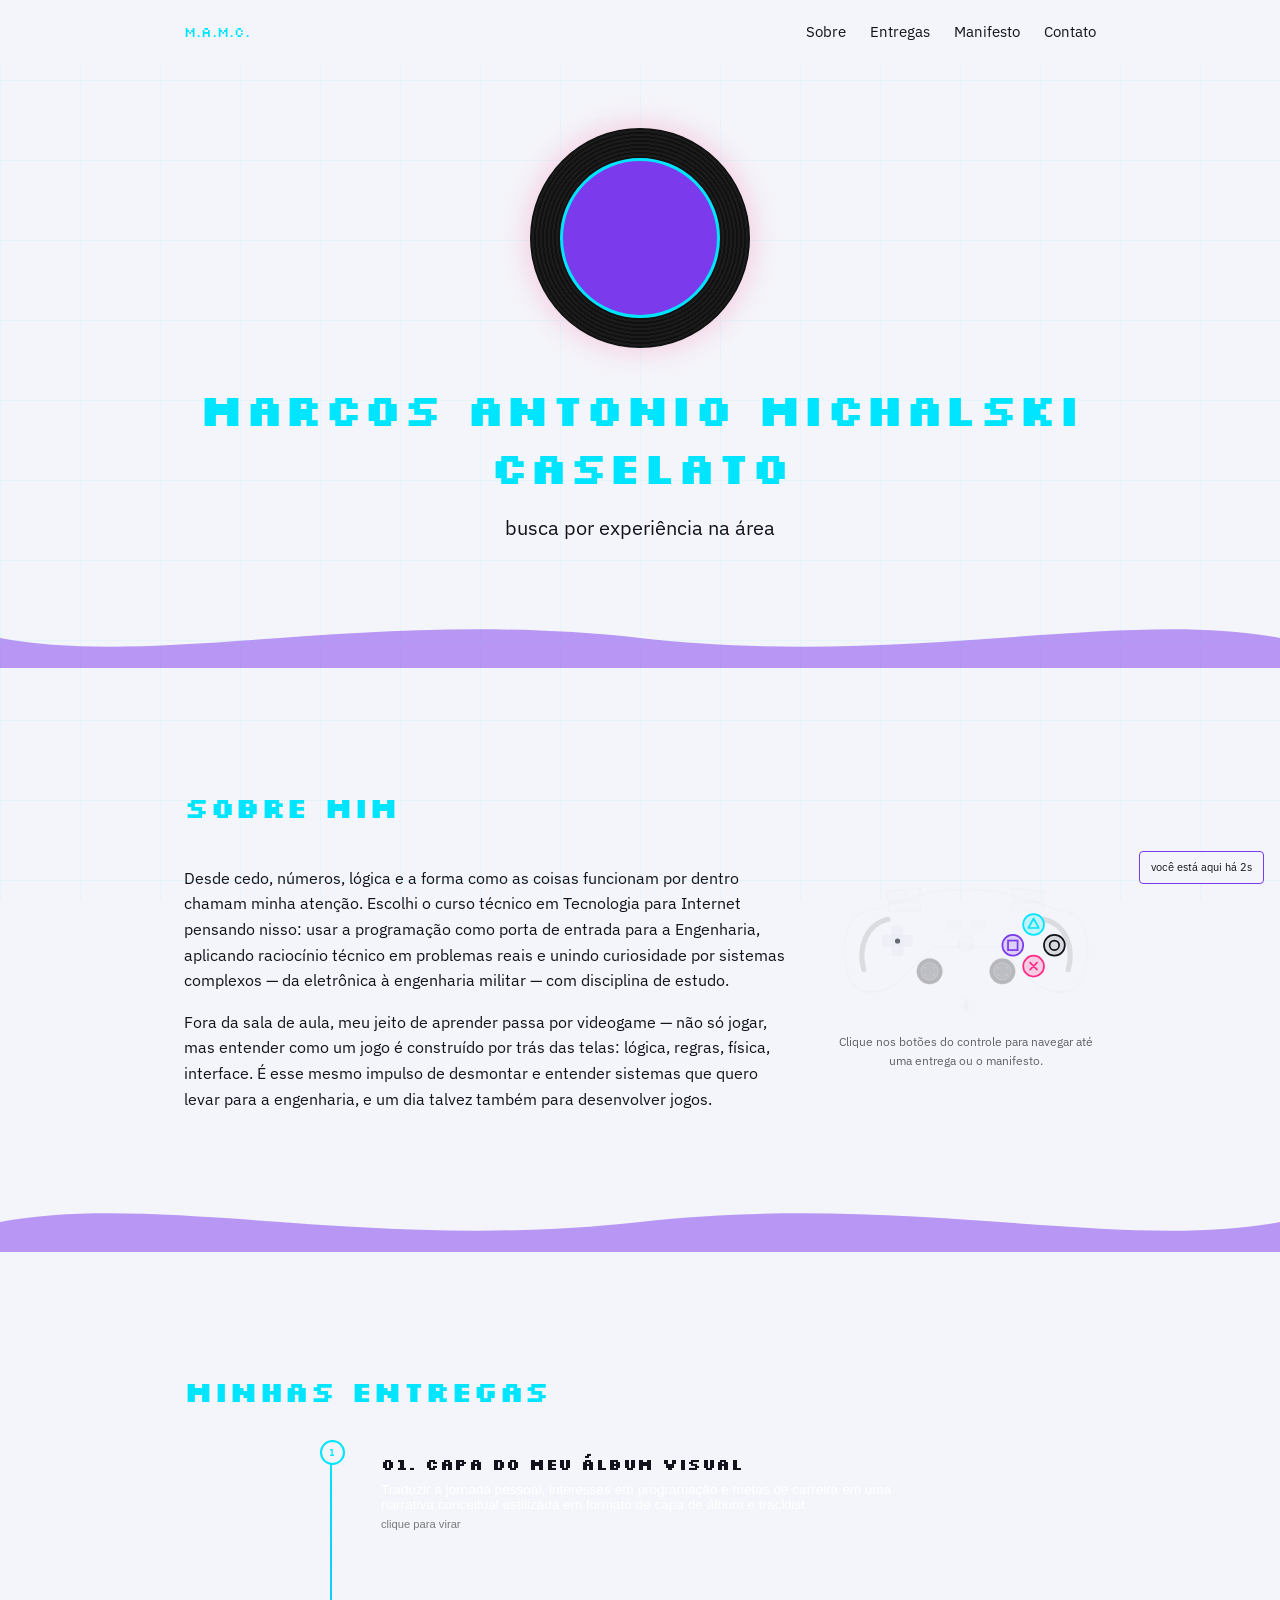
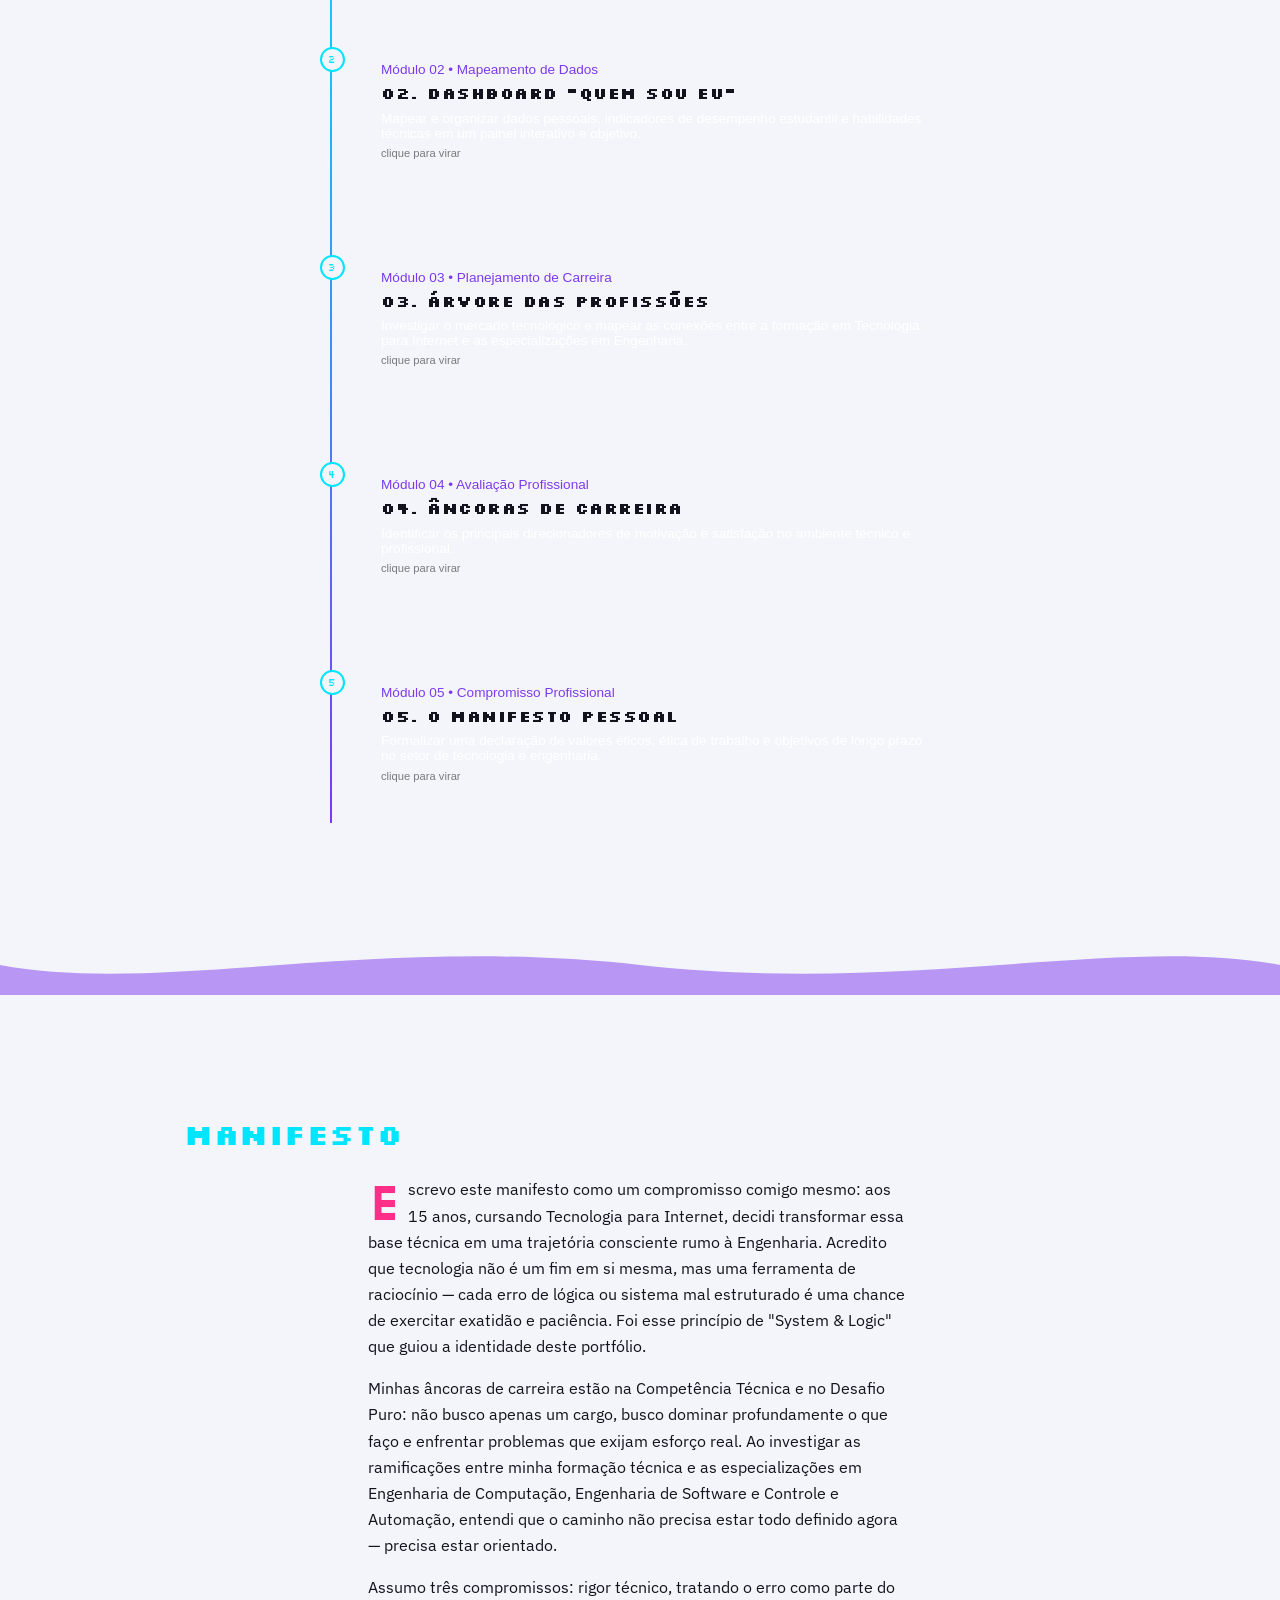
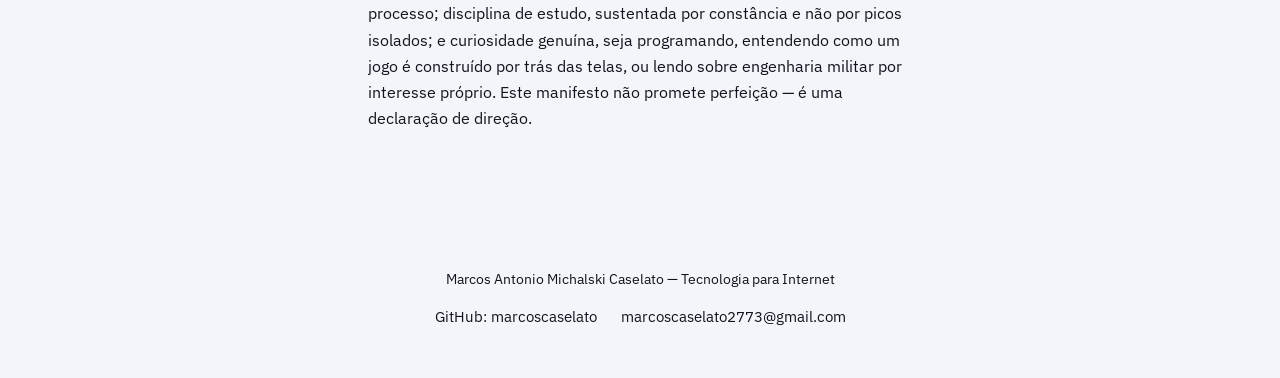
==== index.html @ 40e3fdb1 "Add files via upload" ====
<!DOCTYPE html>
<html lang="pt-BR">
<head>
<meta charset="UTF-8">
<meta name="viewport" content="width=device-width, initial-scale=1.0">
<title>Marcos Antonio Michalski Caselato — Portfólio</title>
<meta name="description" content="Portfólio pessoal de Marcos Antonio Michalski Caselato, aluno de Tecnologia para Internet.">

<!-- Fontes do Google Fonts: Silkscreen (títulos, estilo pixel art) e IBM Plex Sans (texto) -->
<link rel="preconnect" href="https://fonts.googleapis.com">
<link rel="preconnect" href="https://fonts.gstatic.com" crossorigin>
<link href="https://fonts.googleapis.com/css2?family=Silkscreen:wght@400;700&family=IBM+Plex+Sans:wght@400;500;600&display=swap" rel="stylesheet">

<style>
  /* ============================================================
     VARIÁVEIS DE COR (paleta "Neon Noturno")
     Definidas em :root para serem reutilizadas em toda a página.
     A variação clara é derivada automaticamente da mesma paleta
     quando o sistema do usuário está em modo claro.
     ============================================================ */
  :root {
    --cor-fundo: #0D0F1A;
    --cor-texto: #E6E8F2;
    --cor-primaria: #00E5FF;   /* ciano neon */
    --cor-secundaria: #7C3AED; /* roxo neon */
    --cor-destaque: #FF2E88;   /* rosa neon */

    --fonte-titulo: 'Silkscreen', monospace;
    --fonte-texto: 'IBM Plex Sans', sans-serif;

    --duracao-transicao: 0.5s;
    --altura-nav: 64px;
  }

  /* O usuário pediu "segue o tema do celular/computador".
     Como a paleta escolhida foi feita para tema escuro, aqui
     derivamos uma versão clara mantendo as mesmas cores de
     destaque (primária/secundária/destaque), só invertendo
     fundo e texto para manter contraste adequado (WCAG AA). */
  @media (prefers-color-scheme: light) {
    :root {
      --cor-fundo: #F4F5FA;
      --cor-texto: #12131C;
    }
  }

  * { box-sizing: border-box; }

  html { scroll-behavior: smooth; }

  body {
    margin: 0;
    background: var(--cor-fundo);
    color: var(--cor-texto);
    font-family: var(--fonte-texto);
    line-height: 1.6;
    -webkit-font-smoothing: antialiased;
  }

  h1, h2, h3 {
    font-family: var(--fonte-titulo);
    line-height: 1.3;
    letter-spacing: 0.5px;
  }

  a { color: var(--cor-primaria); }

  img { max-width: 100%; display: block; }

  .container {
    width: 100%;
    max-width: 960px;
    margin: 0 auto;
    padding: 0 1.5rem;
  }

  /* ============================================================
     FUNDO COM TRILHAS DE PLACA DE CIRCUITO (sutil)
     Um SVG repetido em baixa opacidade, fixo atrás de tudo.
     ============================================================ */
  .fundo-circuito {
    position: fixed;
    inset: 0;
    z-index: -1;
    opacity: 0.06;
    pointer-events: none;
    background-image:
      linear-gradient(var(--cor-primaria) 1px, transparent 1px),
      linear-gradient(90deg, var(--cor-primaria) 1px, transparent 1px),
      radial-gradient(var(--cor-secundaria) 1.5px, transparent 1.5px);
    background-size: 80px 80px, 80px 80px, 160px 160px;
    background-position: 0 0, 0 0, 40px 40px;
  }

  /* ============================================================
     BARRA DE PROGRESSO DE LEITURA (fixa no topo, acima do nav)
     ============================================================ */
  #barra-progresso {
    position: fixed;
    top: 0;
    left: 0;
    height: 3px;
    width: 0%;
    background: var(--cor-destaque);
    z-index: 200;
    transition: width 0.1s linear;
  }

  /* ============================================================
     MENU DE NAVEGAÇÃO — barra fixa no topo
     ============================================================ */
  header.nav {
    position: fixed;
    top: 0;
    left: 0;
    right: 0;
    height: var(--altura-nav);
    background: rgba(13, 15, 26, 0.85);
    backdrop-filter: blur(6px);
    border-bottom: 1px solid rgba(255,255,255,0.08);
    z-index: 150;
    display: flex;
    align-items: center;
  }

  @media (prefers-color-scheme: light) {
    header.nav { background: rgba(244, 245, 250, 0.85); }
  }

  .nav-conteudo {
    width: 100%;
    max-width: 960px;
    margin: 0 auto;
    padding: 0 1.5rem;
    display: flex;
    align-items: center;
    justify-content: space-between;
  }

  .nav-marca {
    font-family: var(--fonte-titulo);
    font-size: 0.9rem;
    color: var(--cor-primaria);
    text-decoration: none;
  }

  .nav-links {
    list-style: none;
    display: flex;
    gap: 1.5rem;
    margin: 0;
    padding: 0;
  }

  /* Estilo de link/botão: texto simples com sublinhado animado */
  .link-sublinhado {
    position: relative;
    text-decoration: none;
    color: var(--cor-texto);
    font-size: 0.95rem;
    padding-bottom: 2px;
  }
  .link-sublinhado::after {
    content: "";
    position: absolute;
    left: 0;
    bottom: 0;
    width: 100%;
    height: 2px;
    background: var(--cor-primaria);
    transform: scaleX(0);
    transform-origin: right;
    transition: transform var(--duracao-transicao) ease;
  }
  .link-sublinhado:hover::after,
  .link-sublinhado:focus-visible::after {
    transform: scaleX(1);
    transform-origin: left;
  }

  /* ============================================================
     SEÇÕES — animação de revelação ao rolar (borrado -> nítido)
     ============================================================ */
  main section {
    padding: 6rem 0 4rem;
  }

  .revela {
    filter: blur(8px);
    opacity: 0;
    transform: translateY(12px);
    transition: filter 0.7s ease, opacity 0.7s ease, transform 0.7s ease;
  }
  .revela.visivel {
    filter: blur(0);
    opacity: 1;
    transform: translateY(0);
  }

  /* Respeita quem pediu para reduzir movimento */
  @media (prefers-reduced-motion: reduce) {
    html { scroll-behavior: auto; }
    .revela {
      filter: none;
      opacity: 1;
      transform: none;
      transition: none;
    }
    * {
      animation-duration: 0.001ms !important;
      animation-iteration-count: 1 !important;
      transition-duration: 0.001ms !important;
    }
  }

  /* ============================================================
     DIVISÓRIA EM FORMA DE ONDA ENTRE SEÇÕES
     ============================================================ */
  .divisoria-onda {
    display: block;
    width: 100%;
    height: 60px;
    color: var(--cor-secundaria);
    opacity: 0.5;
  }

  /* ============================================================
     HERO — topo centralizado
     ============================================================ */
  #hero {
    padding-top: calc(var(--altura-nav) + 4rem);
    text-align: center;
  }

  .hero-avatar-area {
    position: relative;
    width: 220px;
    height: 220px;
    margin: 0 auto 2rem;
    display: flex;
    align-items: center;
    justify-content: center;
  }

  /* Disco de vinil girando atrás da foto — conecta com o card
     "Capa do Meu Álbum" nas entregas */
  .vinil {
    position: absolute;
    inset: 0;
    border-radius: 50%;
    background:
      repeating-radial-gradient(
        circle at center,
        #111 0px, #111 2px,
        #1c1c1c 2px, #1c1c1c 4px
      );
    box-shadow: 0 0 30px rgba(255, 46, 136, 0.25);
    animation: girar 6s linear infinite;
  }
  .vinil::after {
    content: "";
    position: absolute;
    inset: 42%;
    border-radius: 50%;
    background: var(--cor-destaque);
  }
  @keyframes girar {
    from { transform: rotate(0deg); }
    to   { transform: rotate(360deg); }
  }

  .avatar-wrap {
    position: relative;
    width: 160px;
    height: 160px;
    border-radius: 50%;
    overflow: hidden;
    border: 3px solid var(--cor-primaria);
    background: var(--cor-secundaria);
    z-index: 2;
  }

  .avatar-wrap img {
    width: 100%;
    height: 100%;
    object-fit: cover;
  }

  /* Nome com efeito "embaralhado" que se decifra letra por letra via JS */
  #hero h1 {
    font-size: clamp(1.8rem, 6vw, 2.8rem);
    color: var(--cor-primaria);
    margin: 0 0 1rem;
    min-height: 1.3em;
  }

  #hero p.frase {
    font-size: clamp(1rem, 3vw, 1.25rem);
    color: var(--cor-texto);
    max-width: 32rem;
    margin: 0 auto;
  }

  /* ============================================================
     SEÇÃO SOBRE
     ============================================================ */
  #sobre h2, #entregas h2, #manifesto h2 {
    color: var(--cor-primaria);
    font-size: clamp(1.3rem, 4vw, 1.8rem);
    margin-bottom: 1.5rem;
  }

  #sobre p { max-width: 42rem; }

  /* Layout da seção Sobre: texto ao lado do controle de PS2 interativo */
  .sobre-grid {
    display: flex;
    gap: 2.5rem;
    align-items: flex-start;
    flex-wrap: wrap;
    margin-top: 1.5rem;
  }
  .sobre-texto { flex: 1 1 320px; }
  .sobre-texto p { max-width: 38rem; }

  .controle-ps2-wrap {
    flex: 0 0 260px;
    max-width: 260px;
    text-align: center;
  }
  .controle-ps2-wrap svg { width: 100%; height: auto; }
  .controle-ps2-legenda {
    font-size: 0.75rem;
    opacity: 0.65;
    margin-top: 0.6rem;
  }

  /* Botões do controle: viram links de navegação da página */
  .botao-controle {
    cursor: pointer;
  }
  .botao-controle circle.face {
    transition: transform var(--duracao-transicao) ease, filter var(--duracao-transicao) ease;
    transform-origin: center;
    transform-box: fill-box;
  }
  .botao-controle:hover circle.face,
  .botao-controle:focus circle.face {
    transform: scale(1.12);
    filter: brightness(1.3);
  }
  .botao-controle:focus { outline: none; }
  .botao-controle:focus circle.face {
    stroke: var(--cor-texto);
    stroke-width: 2;
  }

  /* ============================================================
     LINHA DO TEMPO DAS ENTREGAS (cards vira-card)
     ============================================================ */
  .timeline {
    position: relative;
    max-width: 640px;
    margin: 0 auto;
    padding-left: 2.5rem;
  }

  /* linha vertical ligando os cards */
  .timeline::before {
    content: "";
    position: absolute;
    left: 0.6rem;
    top: 0.5rem;
    bottom: 0.5rem;
    width: 2px;
    background: linear-gradient(var(--cor-primaria), var(--cor-secundaria));
  }

  .timeline-item {
    position: relative;
    margin-bottom: 2.5rem;
  }

  .timeline-item::before {
    content: attr(data-numero);
    position: absolute;
    left: -2.5rem;
    top: 0.4rem;
    width: 1.3rem;
    height: 1.3rem;
    border-radius: 50%;
    background: var(--cor-fundo);
    border: 2px solid var(--cor-primaria);
    color: var(--cor-primaria);
    font-family: var(--fonte-titulo);
    font-size: 0.6rem;
    display: flex;
    align-items: center;
    justify-content: center;
  }

  /* Estrutura do "vira-card": um contêiner com perspectiva 3D.
     Altura maior que antes porque o verso agora traz o objetivo,
     as competências e os dois blocos de destaque de cada entrega. */
  /* O card não tem mais altura fixa: as duas faces ocupam a mesma
     célula de grid, então o card se ajusta automaticamente à altura
     da face mais alta — sem sobra de espaço vazio. */
  .flip-card {
    perspective: 1200px;
  }

  .flip-card-inner {
    position: relative;
    display: grid;
    width: 100%;
    text-align: left;
    background: none;
    border: none;
    padding: 0;
    cursor: pointer;
    transition: transform var(--duracao-transicao) ease, box-shadow var(--duracao-transicao) ease;
    transform-style: preserve-3d;
  }

  .flip-card.flipped .flip-card-inner {
    transform: rotateY(180deg);
  }

  /* Efeito ao passar o mouse: sobe um pouco e a sombra aumenta */
  .flip-card:not(.flipped):hover .flip-card-inner,
  .flip-card-inner:focus-visible {
    transform: translateY(-6px);
    box-shadow: 0 12px 24px rgba(0, 229, 255, 0.15);
  }
  .flip-card.flipped:hover .flip-card-inner {
    transform: rotateY(180deg) translateY(-6px);
  }

  .flip-face {
    grid-column: 1;
    grid-row: 1;
    backface-visibility: hidden;
    border-radius: 6px;
    border: 1px solid rgba(255,255,255,0.12);
    padding: 1.25rem;
    display: flex;
    flex-direction: column;
    gap: 0.4rem;
    background: rgba(255,255,255,0.03);
  }

  .flip-face.frente { }

  .flip-face.verso {
    transform: rotateY(180deg);
    justify-content: flex-start;
    overflow-y: auto;
    gap: 0.7rem;
  }

  .flip-face h3 {
    margin: 0;
    font-size: 1rem;
    color: var(--cor-texto);
  }

  /* Rótulo do módulo, no formato que o próprio Marcos definiu
     ("Módulo 0X • tema"), sem caixa alta forçada */
  .modulo-rotulo {
    font-size: 0.7rem;
    color: var(--cor-secundaria);
    margin: 0;
  }

  .objetivo-entrega {
    font-size: 0.82rem;
    margin: 0;
    color: #FFFFFF;
  }

  .competencias-entrega {
    margin: 0;
    padding-left: 1.1rem;
    font-size: 0.8rem;
    color: var(--cor-primaria);
  }
  .competencias-entrega li { margin-bottom: 0.2rem; }

  .bloco-destaque {
    border-left: 2px solid var(--cor-primaria);
    padding-left: 0.6rem;
  }
  .bloco-destaque h4 {
    margin: 0 0 0.15rem;
    font-size: 0.78rem;
    font-family: var(--fonte-texto);
    font-weight: 600;
    color: var(--cor-primaria);
  }
  .bloco-destaque p {
    margin: 0;
    font-size: 0.78rem;
    color: #FFFFFF;
  }

  .flip-face p { margin: 0; font-size: 0.85rem; }
  .dica-clique {
    font-size: 0.7rem;
    opacity: 0.5;
    margin-top: auto;
  }

  /* ============================================================
     SEÇÃO MANIFESTO — coluna estreita, primeira letra gigante
     ============================================================ */
  #manifesto .coluna-artigo {
    max-width: 34rem;
    margin: 0 auto;
    font-size: 1.02rem;
  }

  #manifesto .coluna-artigo p:first-of-type::first-letter {
    font-family: var(--fonte-titulo);
    font-size: 3.4rem;
    float: left;
    line-height: 0.8;
    margin: 0.1rem 0.4rem 0 0;
    color: var(--cor-destaque);
  }

  /* ============================================================
     RODAPÉ
     ============================================================ */
  footer {
    border-top: 1px solid rgba(255,255,255,0.08);
    padding: 2.5rem 0 3rem;
    text-align: center;
    font-size: 0.9rem;
  }
  footer .rodape-links {
    display: flex;
    justify-content: center;
    gap: 1.5rem;
    margin-top: 0.75rem;
    flex-wrap: wrap;
  }

  /* ============================================================
     CONTADOR "você está aqui há X segundos"
     ============================================================ */
  #contador-tempo {
    position: fixed;
    bottom: 1rem;
    right: 1rem;
    background: rgba(13, 15, 26, 0.8);
    border: 1px solid var(--cor-secundaria);
    color: var(--cor-texto);
    font-size: 0.7rem;
    padding: 0.4rem 0.7rem;
    border-radius: 4px;
    z-index: 150;
    font-family: var(--fonte-texto);
  }
  @media (prefers-color-scheme: light) {
    #contador-tempo { background: rgba(244,245,250,0.9); }
  }

  /* ============================================================
     RESPONSIVIDADE — testado mentalmente em 360px
     ============================================================ */
  @media (max-width: 480px) {
    .nav-links { gap: 0.9rem; }
    .nav-links a { font-size: 0.85rem; }
    .timeline { padding-left: 2rem; }
    .timeline-item::before { left: -2rem; }
    .hero-avatar-area { width: 180px; height: 180px; }
    .avatar-wrap { width: 130px; height: 130px; }
  }
</style>
</head>
<body>

<!-- Fundo decorativo com trilhas de circuito (puramente visual) -->
<div class="fundo-circuito" aria-hidden="true"></div>

<!-- Barra de progresso de leitura, atualizada via JS ao rolar a página -->
<div id="barra-progresso" aria-hidden="true"></div>

<!-- Menu fixo no topo -->
<header class="nav">
  <div class="nav-conteudo">
    <a href="#hero" class="nav-marca">M.A.M.C.</a>
    <ul class="nav-links">
      <li><a href="#sobre" class="link-sublinhado">Sobre</a></li>
      <li><a href="#entregas" class="link-sublinhado">Entregas</a></li>
      <li><a href="#manifesto" class="link-sublinhado">Manifesto</a></li>
      <li><a href="#rodape" class="link-sublinhado">Contato</a></li>
    </ul>
  </div>
</header>

<main>

  <!-- ============================================================
       HERO
       ============================================================ -->
  <section id="hero">
    <div class="container">
      <div class="hero-avatar-area">
        <!-- Disco de vinil animado, gira atrás da foto -->
        <div class="vinil" aria-hidden="true"></div>
        <div class="avatar-wrap">
          <!-- [PREENCHER] troque "foto.jpg" pela sua foto real -->
          <img src="foto.jpg" alt="Foto de Marcos Antonio Michalski Caselato" onerror="this.style.display='none'">
        </div>
      </div>
      <!-- O texto real do nome fica no atributo data-nome; o JS embaralha e decifra -->
      <h1 id="nome-hero" data-nome="Marcos Antonio Michalski Caselato" aria-label="Marcos Antonio Michalski Caselato"></h1>
      <p class="frase">busca por experiência na área</p>
    </div>
  </section>

  <!-- Divisória em onda -->
  <svg class="divisoria-onda" viewBox="0 0 1200 60" preserveAspectRatio="none" aria-hidden="true">
    <path d="M0,30 C150,60 350,0 600,30 C850,60 1050,0 1200,30 L1200,60 L0,60 Z" fill="currentColor"></path>
  </svg>

  <!-- ============================================================
       SOBRE MIM
       ============================================================ -->
  <section id="sobre" class="revela">
    <div class="container">
      <h2>Sobre mim</h2>
      <div class="sobre-grid">
        <div class="sobre-texto">
          <p>Desde cedo, números, lógica e a forma como as coisas funcionam por dentro chamam minha atenção. Escolhi o curso técnico em Tecnologia para Internet pensando nisso: usar a programação como porta de entrada para a Engenharia, aplicando raciocínio técnico em problemas reais e unindo curiosidade por sistemas complexos — da eletrônica à engenharia militar — com disciplina de estudo.</p>
          <p>Fora da sala de aula, meu jeito de aprender passa por videogame — não só jogar, mas entender como um jogo é construído por trás das telas: lógica, regras, física, interface. É esse mesmo impulso de desmontar e entender sistemas que quero levar para a engenharia, e um dia talvez também para desenvolver jogos.</p>
        </div>

        <!-- Detalhe que só existe nesta página: um controle de PS2 clicável.
             Cada botão de ação é um link <a> dentro do SVG que leva para
             uma entrega diferente ou para o manifesto. -->
        <div class="controle-ps2-wrap">
          <svg viewBox="0 0 300 190" xmlns="http://www.w3.org/2000/svg" role="img" aria-labelledby="titulo-controle">
            <title id="titulo-controle">Controle de PS2 — clique nos botões para navegar pelo portfólio</title>

            <!-- cabo (decorativo) -->
            <path d="M150,178 C140,186 160,188 150,178" fill="none" stroke="rgba(230,232,242,0.25)" stroke-width="3" stroke-linecap="round"></path>
            <path d="M150,172 L150,182" fill="none" stroke="rgba(230,232,242,0.25)" stroke-width="3" stroke-linecap="round"></path>

            <!-- corpo do controle -->
            <path d="M48,68 C12,68 0,112 17,150 C29,172 62,166 80,144 L112,112 L188,112 L220,144 C238,166 271,172 283,150 C300,112 288,68 252,68 C230,58 205,54 195,50 C180,45 120,45 105,50 C95,54 70,58 48,68 Z"
                  fill="rgba(255,255,255,0.05)" stroke="rgba(230,232,242,0.22)" stroke-width="2"></path>

            <!-- sombra interna sutil para dar volume ao corpo -->
            <path d="M60,80 C35,86 25,112 32,138" fill="none" stroke="rgba(0,0,0,0.25)" stroke-width="6" stroke-linecap="round" opacity="0.4"></path>
            <path d="M240,80 C265,86 275,112 268,138" fill="none" stroke="rgba(0,0,0,0.25)" stroke-width="6" stroke-linecap="round" opacity="0.4"></path>

            <!-- gatilhos L2 / R2 -->
            <path d="M58,48 L98,44 L94,58 L62,60 Z" fill="rgba(230,232,242,0.12)" stroke="rgba(230,232,242,0.3)" stroke-width="1.5"></path>
            <path d="M242,48 L202,44 L206,58 L238,60 Z" fill="rgba(230,232,242,0.12)" stroke="rgba(230,232,242,0.3)" stroke-width="1.5"></path>
            <text x="78" y="53" font-size="6" fill="rgba(230,232,242,0.5)" text-anchor="middle" font-family="var(--fonte-texto)">L2</text>
            <text x="222" y="53" font-size="6" fill="rgba(230,232,242,0.5)" text-anchor="middle" font-family="var(--fonte-texto)">R2</text>

            <!-- gatilhos L1 / R1 -->
            <rect x="60" y="61" width="38" height="10" rx="3" fill="rgba(230,232,242,0.1)" stroke="rgba(230,232,242,0.3)" stroke-width="1.5"></rect>
            <rect x="202" y="61" width="38" height="10" rx="3" fill="rgba(230,232,242,0.1)" stroke="rgba(230,232,242,0.3)" stroke-width="1.5"></rect>
            <text x="79" y="69" font-size="6" fill="rgba(230,232,242,0.5)" text-anchor="middle" font-family="var(--fonte-texto)">L1</text>
            <text x="221" y="69" font-size="6" fill="rgba(230,232,242,0.5)" text-anchor="middle" font-family="var(--fonte-texto)">R1</text>

            <!-- direcional em cruz -->
            <g fill="rgba(230,232,242,0.4)" stroke="rgba(230,232,242,0.55)" stroke-width="1">
              <rect x="65" y="88" width="12" height="34" rx="2"></rect>
              <rect x="54" y="99" width="34" height="12" rx="2"></rect>
            </g>
            <circle cx="71" cy="105" r="3" fill="rgba(13,15,26,0.6)"></circle>

            <!-- Select / Analog / Start -->
            <rect x="128" y="82" width="16" height="7" rx="3.5" fill="rgba(230,232,242,0.12)" stroke="rgba(230,232,242,0.3)"></rect>
            <rect x="156" y="82" width="16" height="7" rx="3.5" fill="rgba(230,232,242,0.12)" stroke="rgba(230,232,242,0.3)"></rect>
            <text x="136" y="93" font-size="5.5" fill="rgba(230,232,242,0.45)" text-anchor="middle" font-family="var(--fonte-texto)">Select</text>
            <text x="164" y="93" font-size="5.5" fill="rgba(230,232,242,0.45)" text-anchor="middle" font-family="var(--fonte-texto)">Start</text>

            <!-- botão central Analog -->
            <circle cx="150" cy="108" r="9" fill="rgba(230,232,242,0.08)" stroke="rgba(230,232,242,0.35)" stroke-width="1.5"></circle>
            <text x="150" y="110.5" font-size="5" fill="rgba(230,232,242,0.55)" text-anchor="middle" font-family="var(--fonte-texto)">ANALOG</text>

            <!-- analógicos com textura de grip -->
            <g>
              <circle cx="108" cy="140" r="15" fill="rgba(0,0,0,0.25)" stroke="rgba(230,232,242,0.25)"></circle>
              <circle cx="108" cy="140" r="10" fill="rgba(230,232,242,0.14)" stroke="rgba(230,232,242,0.35)"></circle>
              <circle cx="103" cy="136" r="1" fill="rgba(230,232,242,0.4)"></circle>
              <circle cx="113" cy="136" r="1" fill="rgba(230,232,242,0.4)"></circle>
              <circle cx="103" cy="144" r="1" fill="rgba(230,232,242,0.4)"></circle>
              <circle cx="113" cy="144" r="1" fill="rgba(230,232,242,0.4)"></circle>
            </g>
            <g>
              <circle cx="192" cy="140" r="15" fill="rgba(0,0,0,0.25)" stroke="rgba(230,232,242,0.25)"></circle>
              <circle cx="192" cy="140" r="10" fill="rgba(230,232,242,0.14)" stroke="rgba(230,232,242,0.35)"></circle>
              <circle cx="187" cy="136" r="1" fill="rgba(230,232,242,0.4)"></circle>
              <circle cx="197" cy="136" r="1" fill="rgba(230,232,242,0.4)"></circle>
              <circle cx="187" cy="144" r="1" fill="rgba(230,232,242,0.4)"></circle>
              <circle cx="197" cy="144" r="1" fill="rgba(230,232,242,0.4)"></circle>
            </g>

            <!-- botão Triângulo -> Entrega 01 -->
            <a href="#entrega-1" class="botao-controle" aria-label="Ir para a entrega Capa do Meu Álbum Visual">
              <circle class="face" cx="228" cy="86" r="12" fill="var(--cor-primaria)" fill-opacity="0.2" stroke="var(--cor-primaria)" stroke-width="2"></circle>
              <path d="M228,79 L234,90 L222,90 Z" fill="none" stroke="var(--cor-primaria)" stroke-width="2" stroke-linejoin="round"></path>
            </a>

            <!-- botão Quadrado -> Entrega 02 -->
            <a href="#entrega-2" class="botao-controle" aria-label="Ir para a entrega Dashboard Quem Sou Eu">
              <circle class="face" cx="204" cy="110" r="12" fill="var(--cor-secundaria)" fill-opacity="0.2" stroke="var(--cor-secundaria)" stroke-width="2"></circle>
              <rect x="198.5" y="104.5" width="11" height="11" fill="none" stroke="var(--cor-secundaria)" stroke-width="2"></rect>
            </a>

            <!-- botão X -> Entrega 04 -->
            <a href="#entrega-4" class="botao-controle" aria-label="Ir para a entrega Âncoras de Carreira">
              <circle class="face" cx="228" cy="134" r="12" fill="var(--cor-destaque)" fill-opacity="0.2" stroke="var(--cor-destaque)" stroke-width="2"></circle>
              <path d="M224,130 L232,138 M232,130 L224,138" stroke="var(--cor-destaque)" stroke-width="2" stroke-linecap="round"></path>
            </a>

            <!-- botão Círculo -> Manifesto -->
            <a href="#manifesto" class="botao-controle" aria-label="Ir para o Manifesto">
              <circle class="face" cx="252" cy="110" r="12" fill="var(--cor-texto)" fill-opacity="0.12" stroke="var(--cor-texto)" stroke-width="2"></circle>
              <circle cx="252" cy="110" r="5.5" fill="none" stroke="var(--cor-texto)" stroke-width="2"></circle>
            </a>
          </svg>
          <p class="controle-ps2-legenda">Clique nos botões do controle para navegar até uma entrega ou o manifesto.</p>
        </div>
      </div>
    </div>
  </section>

  <svg class="divisoria-onda" viewBox="0 0 1200 60" preserveAspectRatio="none" aria-hidden="true">
    <path d="M0,30 C150,0 350,60 600,30 C850,0 1050,60 1200,30 L1200,60 L0,60 Z" fill="currentColor"></path>
  </svg>

  <!-- ============================================================
       MINHAS ENTREGAS — linha do tempo vertical de cards vira-card
       ============================================================ -->
  <section id="entregas" class="revela">
    <div class="container">
      <h2>Minhas entregas</h2>
      <div class="timeline">

        <!-- Cada .timeline-item é um card que vira ao ser clicado. -->

        <div class="timeline-item" id="entrega-1" data-numero="1">
          <div class="flip-card">
            <button class="flip-card-inner" type="button" aria-pressed="false">
              <div class="flip-face frente">
                <h3>01. Capa do Meu Álbum Visual</h3>
                <p class="objetivo-entrega">Traduzir a jornada pessoal, interesses em programação e metas de carreira em uma narrativa conceitual estilizada em formato de capa de álbum e tracklist.</p>
                <span class="dica-clique">clique para virar</span>
              </div>
              <div class="flip-face verso">
                <ul class="competencias-entrega">
                  <li>Design de marca pessoal e identidade visual.</li>
                  <li>Síntese conceitual e estruturação de ideias.</li>
                </ul>
                <div class="bloco-destaque">
                  <h4>Capa &amp; Identity</h4>
                  <p>Identidade "System &amp; Logic", combinando o foco em exatas, lógica e visão de futuro.</p>
                </div>
                <div class="bloco-destaque">
                  <h4>Resultado Principal</h4>
                  <p>Alinhamento de valores pessoais com a meta técnica de ingressar em Engenharia.</p>
                </div>
              </div>
            </button>
          </div>
        </div>

        <div class="timeline-item" id="entrega-2" data-numero="2">
          <div class="flip-card">
            <button class="flip-card-inner" type="button" aria-pressed="false">
              <div class="flip-face frente">
                <p class="modulo-rotulo">Módulo 02 • Mapeamento de Dados</p>
                <h3>02. Dashboard "Quem Sou Eu"</h3>
                <p class="objetivo-entrega">Mapear e organizar dados pessoais, indicadores de desempenho estudantil e habilidades técnicas em um painel interativo e objetivo.</p>
                <span class="dica-clique">clique para virar</span>
              </div>
              <div class="flip-face verso">
                <ul class="competencias-entrega">
                  <li>Arquitetura de dados e organização visual de indicadores.</li>
                  <li>Análise de métricas de desempenho e evolução individual.</li>
                </ul>
                <div class="bloco-destaque">
                  <h4>Painel Executivo</h4>
                  <p>Métricas consolidadas de desempenho, interesses e metas aos 15 anos.</p>
                </div>
                <div class="bloco-destaque">
                  <h4>Resultado Principal</h4>
                  <p>Clareza no acompanhamento do aprendizado no curso de Tecnologia para Internet.</p>
                </div>
              </div>
            </button>
          </div>
        </div>

        <div class="timeline-item" id="entrega-3" data-numero="3">
          <div class="flip-card">
            <button class="flip-card-inner" type="button" aria-pressed="false">
              <div class="flip-face frente">
                <p class="modulo-rotulo">Módulo 03 • Planejamento de Carreira</p>
                <h3>03. Árvore das Profissões</h3>
                <p class="objetivo-entrega">Investigar o mercado tecnológico e mapear as conexões entre a formação em Tecnologia para Internet e as especializações em Engenharia.</p>
                <span class="dica-clique">clique para virar</span>
              </div>
              <div class="flip-face verso">
                <ul class="competencias-entrega">
                  <li>Pesquisa sistemática de mercado de trabalho e requisitos técnicos.</li>
                  <li>Mapeamento de pré-requisitos para a área de exatas.</li>
                </ul>
                <div class="bloco-destaque">
                  <h4>Ramificações de Carreira</h4>
                  <p>Engenharia de Computação, Engenharia de Software e Controle e Automação.</p>
                </div>
                <div class="bloco-destaque">
                  <h4>Resultado Principal</h4>
                  <p>Visão de longo prazo para a transição entre o curso técnico e o ensino superior.</p>
                </div>
              </div>
            </button>
          </div>
        </div>

        <div class="timeline-item" id="entrega-4" data-numero="4">
          <div class="flip-card">
            <button class="flip-card-inner" type="button" aria-pressed="false">
              <div class="flip-face frente">
                <p class="modulo-rotulo">Módulo 04 • Avaliação Profissional</p>
                <h3>04. Âncoras de Carreira</h3>
                <p class="objetivo-entrega">Identificar os principais direcionadores de motivação e satisfação no ambiente técnico e profissional.</p>
                <span class="dica-clique">clique para virar</span>
              </div>
              <div class="flip-face verso">
                <ul class="competencias-entrega">
                  <li>Autoconhecimento e análise de perfil profissional.</li>
                  <li>Mapeamento das motivações centrais de engajamento.</li>
                </ul>
                <div class="bloco-destaque">
                  <h4>Mapeamento Motivacional</h4>
                  <p>Foco nas âncoras de Competência Técnica e Desafio Puro.</p>
                </div>
                <div class="bloco-destaque">
                  <h4>Resultado Principal</h4>
                  <p>Compromisso com o rigor técnico, superação de problemas e evolução constante.</p>
                </div>
              </div>
            </button>
          </div>
        </div>

        <div class="timeline-item" id="entrega-5" data-numero="5">
          <div class="flip-card">
            <button class="flip-card-inner" type="button" aria-pressed="false">
              <div class="flip-face frente">
                <p class="modulo-rotulo">Módulo 05 • Compromisso Profissional</p>
                <h3>05. O Manifesto Pessoal</h3>
                <p class="objetivo-entrega">Formalizar uma declaração de valores éticos, ética de trabalho e objetivos de longo prazo no setor de tecnologia e engenharia.</p>
                <span class="dica-clique">clique para virar</span>
              </div>
              <div class="flip-face verso">
                <ul class="competencias-entrega">
                  <li>Redação corporativa e síntese de princípios.</li>
                  <li>Planejamento estratégico e conduta pessoal.</li>
                </ul>
                <div class="bloco-destaque">
                  <h4>Compromisso de Futuro</h4>
                  <p>Declaração de ética de trabalho, disciplina e dedicação aos estudos.</p>
                </div>
                <div class="bloco-destaque">
                  <h4>Resultado Principal</h4>
                  <p>Consolidação do objetivo de atuar com excelência no setor tecnológico.</p>
                </div>
              </div>
            </button>
          </div>
        </div>

      </div>
    </div>
  </section>

  <svg class="divisoria-onda" viewBox="0 0 1200 60" preserveAspectRatio="none" aria-hidden="true">
    <path d="M0,30 C150,60 350,0 600,30 C850,60 1050,0 1200,30 L1200,60 L0,60 Z" fill="currentColor"></path>
  </svg>

  <!-- ============================================================
       MANIFESTO — coluna estreita com primeira letra gigante
       ============================================================ -->
  <section id="manifesto" class="revela">
    <div class="container">
      <h2>Manifesto</h2>
      <div class="coluna-artigo">
        <p>Escrevo este manifesto como um compromisso comigo mesmo: aos 15 anos, cursando Tecnologia para Internet, decidi transformar essa base técnica em uma trajetória consciente rumo à Engenharia. Acredito que tecnologia não é um fim em si mesma, mas uma ferramenta de raciocínio — cada erro de lógica ou sistema mal estruturado é uma chance de exercitar exatidão e paciência. Foi esse princípio de "System &amp; Logic" que guiou a identidade deste portfólio.</p>

        <p>Minhas âncoras de carreira estão na Competência Técnica e no Desafio Puro: não busco apenas um cargo, busco dominar profundamente o que faço e enfrentar problemas que exijam esforço real. Ao investigar as ramificações entre minha formação técnica e as especializações em Engenharia de Computação, Engenharia de Software e Controle e Automação, entendi que o caminho não precisa estar todo definido agora — precisa estar orientado.</p>

        <p>Assumo três compromissos: rigor técnico, tratando o erro como parte do processo; disciplina de estudo, sustentada por constância e não por picos isolados; e curiosidade genuína, seja programando, entendendo como um jogo é construído por trás das telas, ou lendo sobre engenharia militar por interesse próprio. Este manifesto não promete perfeição — é uma declaração de direção.</p>
      </div>
    </div>
  </section>

</main>

<!-- ============================================================
     RODAPÉ
     ============================================================ -->
<footer id="rodape">
  <div class="container">
    <p>Marcos Antonio Michalski Caselato — Tecnologia para Internet</p>
    <div class="rodape-links">
      <a class="link-sublinhado" href="https://github.com/marcoscaselato" target="_blank" rel="noopener">GitHub: marcoscaselato</a>
      <a class="link-sublinhado" href="mailto:marcoscaselato2773@gmail.com">marcoscaselato2773@gmail.com</a>
    </div>
  </div>
</footer>

<!-- Contador de tempo na página -->
<div id="contador-tempo" aria-hidden="true">você está aqui há 0s</div>

<script>
  // ============================================================
  // Verifica se o usuário pediu para reduzir movimento no sistema.
  // Isso é usado para desligar animações não essenciais (JS).
  // ============================================================
  const reduzMovimento = window.matchMedia('(prefers-reduced-motion: reduce)').matches;

  // ============================================================
  // EFEITO: nome embaralhado que se decifra letra por letra
  // ============================================================
  (function decifrarNome() {
    const elemento = document.getElementById('nome-hero');
    const nomeFinal = elemento.getAttribute('data-nome');
    const caracteresAleatorios = 'ABCDEFGHIJKLMNOPQRSTUVWXYZ0123456789';

    if (reduzMovimento) {
      // Sem animação: mostra o nome direto
      elemento.textContent = nomeFinal;
      return;
    }

    let quadro = 0;
    const totalQuadros = 24; // quantos "passos" até decifrar tudo

    function sortearCaractere() {
      return caracteresAleatorios[Math.floor(Math.random() * caracteresAleatorios.length)];
    }

    const intervalo = setInterval(() => {
      quadro++;
      // proporção de letras já "decifradas" nesse quadro
      const letrasReveladas = Math.floor((quadro / totalQuadros) * nomeFinal.length);

      let textoAtual = '';
      for (let i = 0; i < nomeFinal.length; i++) {
        const caractereOriginal = nomeFinal[i];
        if (caractereOriginal === ' ') {
          textoAtual += ' ';
        } else if (i < letrasReveladas) {
          textoAtual += caractereOriginal;
        } else {
          textoAtual += sortearCaractere();
        }
      }
      elemento.textContent = textoAtual;

      if (quadro >= totalQuadros) {
        clearInterval(intervalo);
        elemento.textContent = nomeFinal;
      }
    }, 45);
  })();

  // ============================================================
  // CARDS VIRA-CARD: clique/toque alterna a classe "flipped"
  // Também funciona com teclado (Enter/Espaço), pois usamos <button>
  // ============================================================
  document.querySelectorAll('.flip-card-inner').forEach((botao) => {
    botao.addEventListener('click', () => {
      const card = botao.closest('.flip-card');
      const virado = card.classList.toggle('flipped');
      botao.setAttribute('aria-pressed', virado ? 'true' : 'false');
    });
  });

  // ============================================================
  // ANIMAÇÃO AO ROLAR: seções ficam nítidas ao entrar na tela
  // ============================================================
  const secoesParaRevelar = document.querySelectorAll('.revela');

  if ('IntersectionObserver' in window && !reduzMovimento) {
    const observador = new IntersectionObserver((entradas) => {
      entradas.forEach((entrada) => {
        if (entrada.isIntersecting) {
          entrada.target.classList.add('visivel');
          observador.unobserve(entrada.target);
        }
      });
    }, { threshold: 0.15 });

    secoesParaRevelar.forEach((secao) => observador.observe(secao));
  } else {
    // Sem suporte a IntersectionObserver ou com movimento reduzido:
    // mostra tudo nítido de uma vez
    secoesParaRevelar.forEach((secao) => secao.classList.add('visivel'));
  }

  // ============================================================
  // BARRA DE PROGRESSO DE LEITURA
  // ============================================================
  function atualizarBarraProgresso() {
    const alturaTotal = document.documentElement.scrollHeight - window.innerHeight;
    const posicaoAtual = window.scrollY;
    const porcentagem = alturaTotal > 0 ? (posicaoAtual / alturaTotal) * 100 : 0;
    document.getElementById('barra-progresso').style.width = porcentagem + '%';
  }
  window.addEventListener('scroll', atualizarBarraProgresso, { passive: true });
  atualizarBarraProgresso();

  // ============================================================
  // CONTADOR "você está aqui há X segundos"
  // ============================================================
  let segundosNaPagina = 0;
  const elementoContador = document.getElementById('contador-tempo');
  setInterval(() => {
    segundosNaPagina++;
    elementoContador.textContent = 'você está aqui há ' + segundosNaPagina + 's';
  }, 1000);
</script>

</body>
</html>
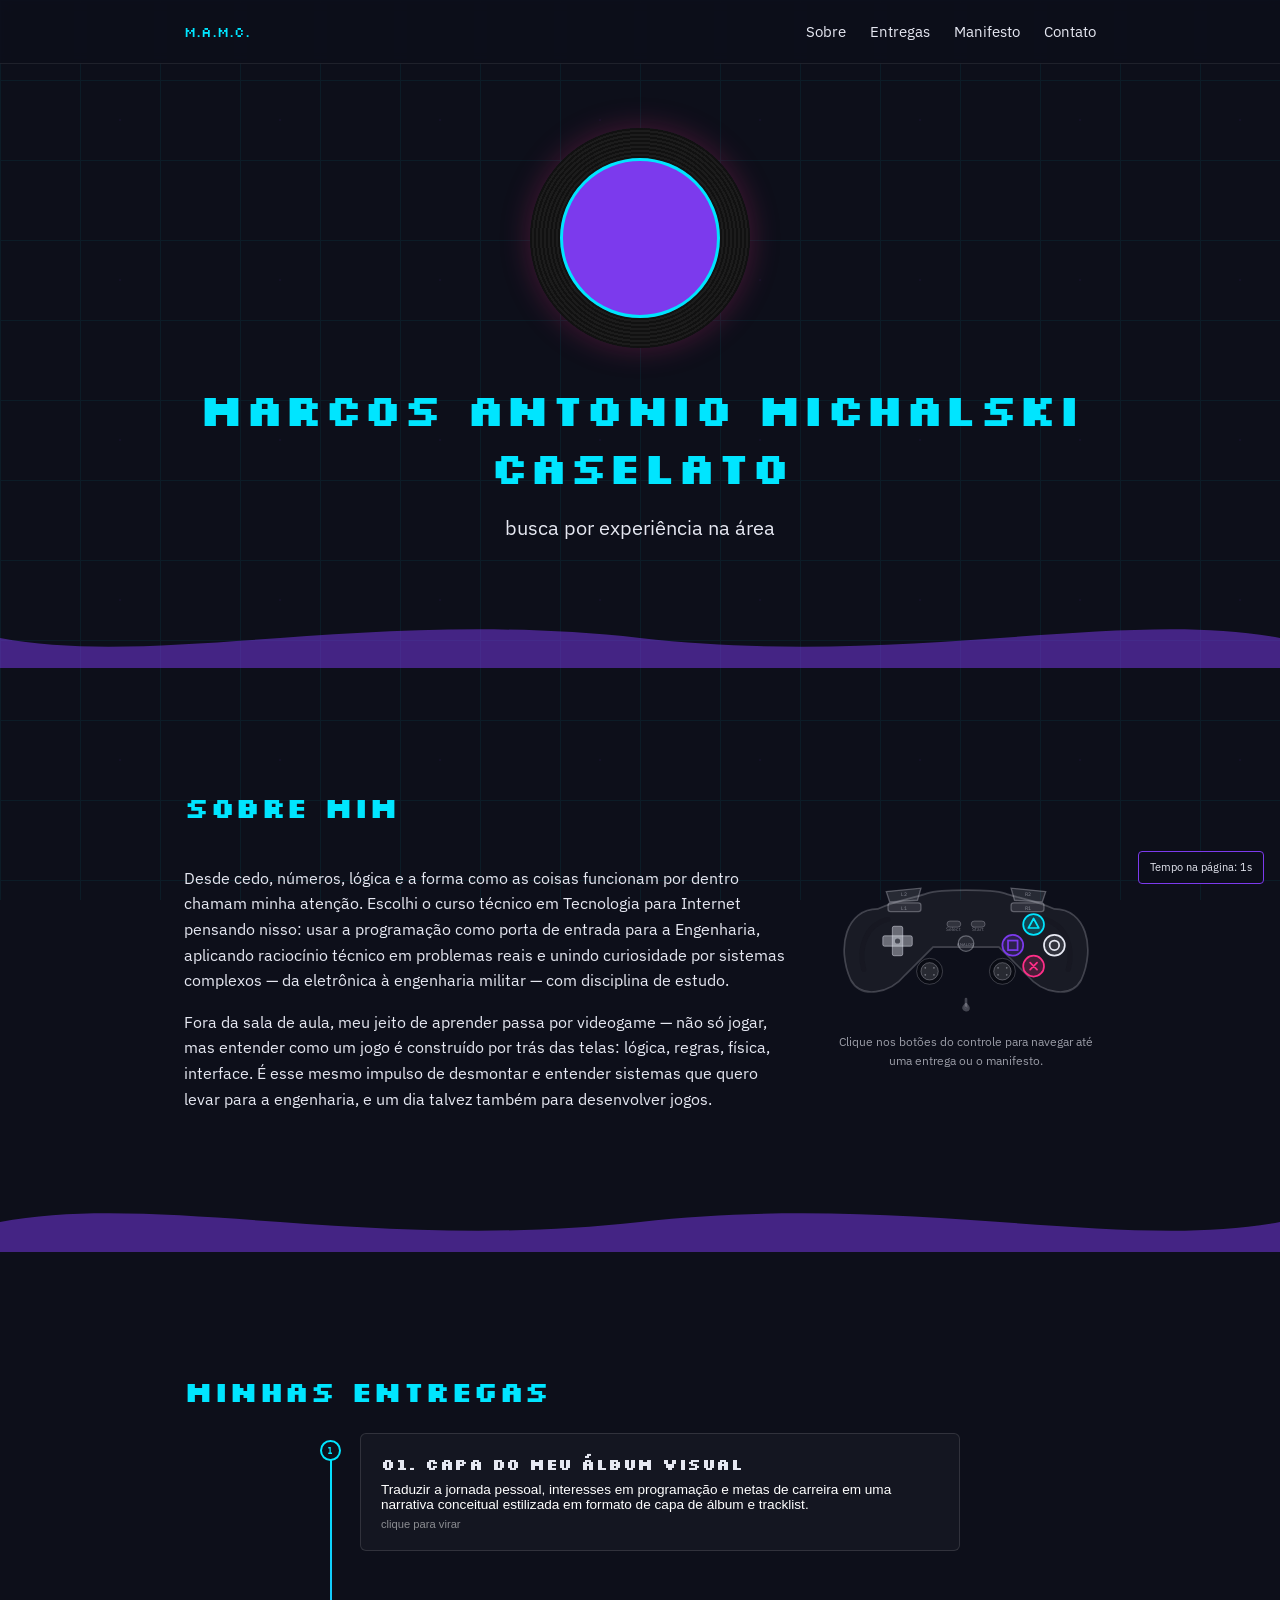
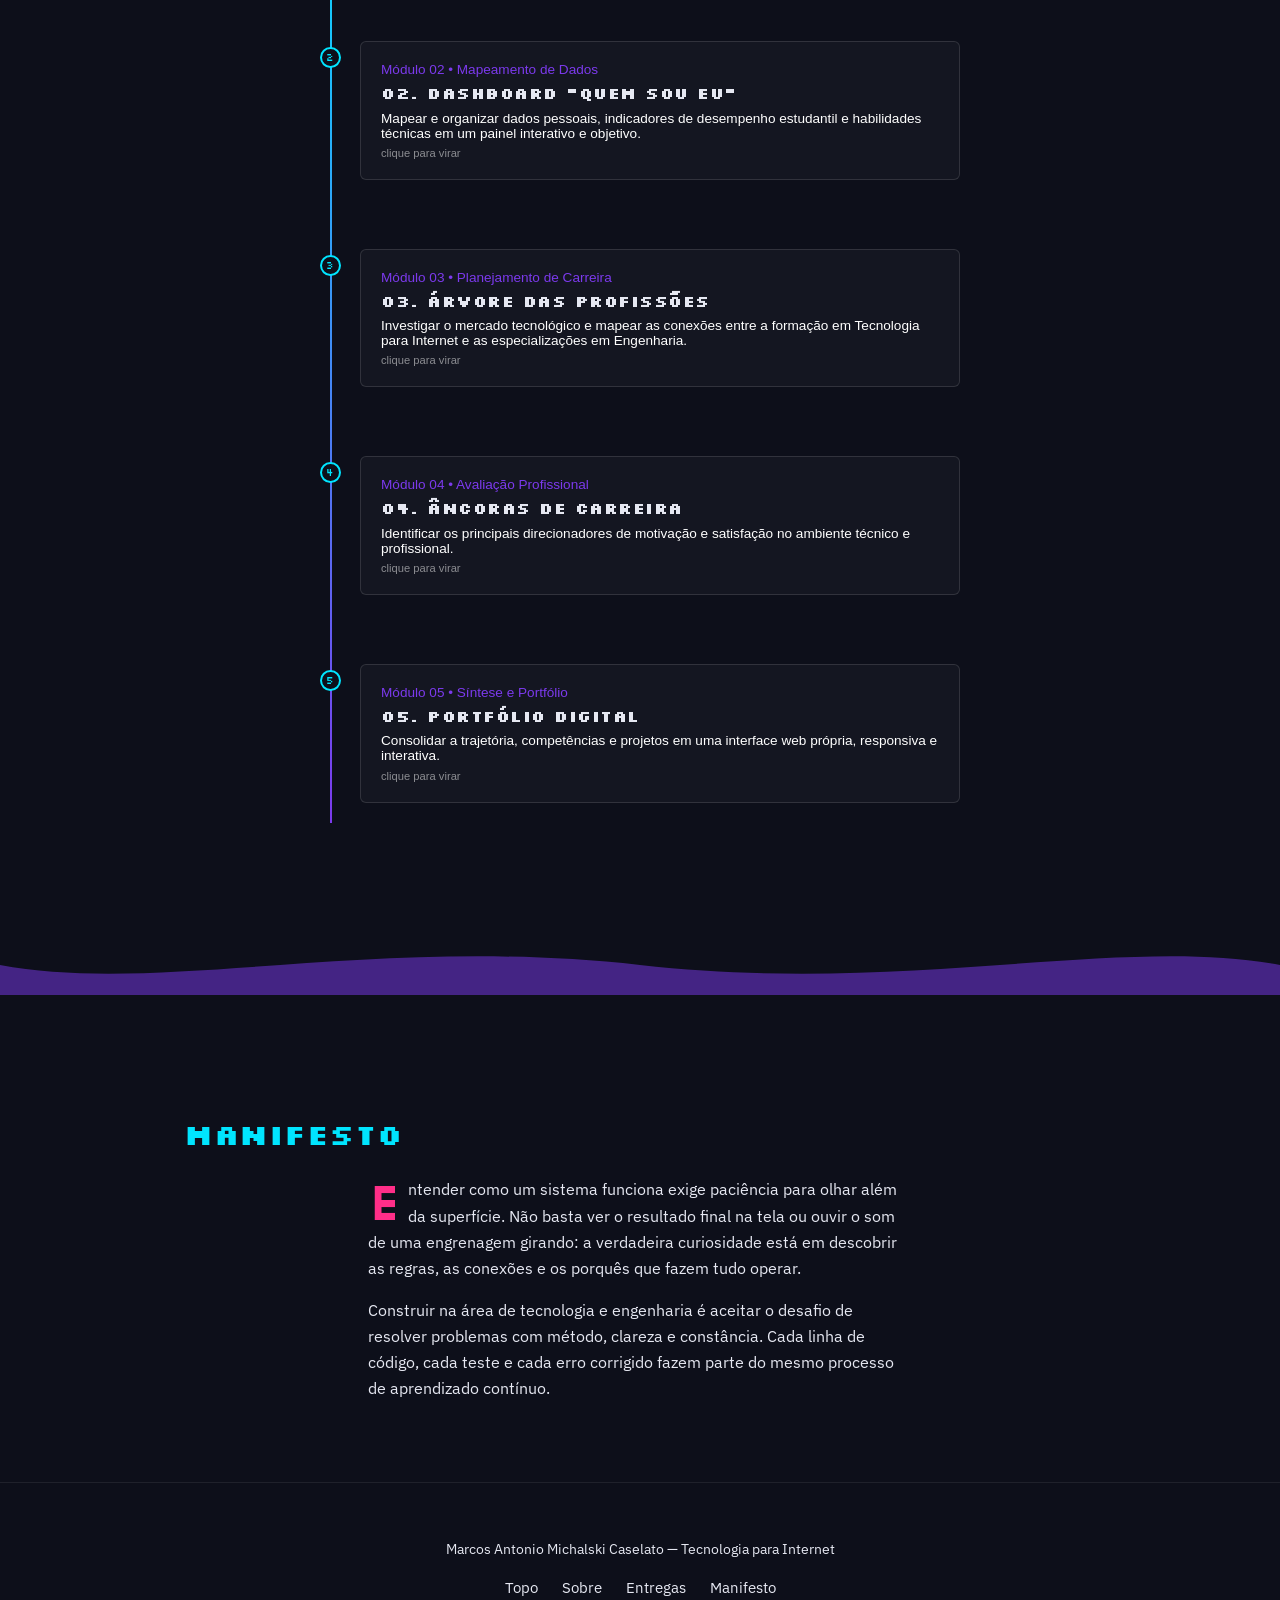
==== commit 9f097256: "Update index.html" ====
--- a/index.html
+++ b/index.html
@@ -13,10 +13,7 @@
 
 <style>
   /* ============================================================
-     VARIÁVEIS DE COR (paleta "Neon Noturno")
-     Definidas em :root para serem reutilizadas em toda a página.
-     A variação clara é derivada automaticamente da mesma paleta
-     quando o sistema do usuário está em modo claro.
+     VARIÁVEIS DE COR (paleta "Neon Noturno" — fixa em modo escuro)
      ============================================================ */
   :root {
     --cor-fundo: #0D0F1A;
@@ -30,21 +27,10 @@
 
     --duracao-transicao: 0.5s;
     --altura-nav: 64px;
-  }
-
-  /* O usuário pediu "segue o tema do celular/computador".
-     Como a paleta escolhida foi feita para tema escuro, aqui
-     derivamos uma versão clara mantendo as mesmas cores de
-     destaque (primária/secundária/destaque), só invertendo
-     fundo e texto para manter contraste adequado (WCAG AA). */
-  @media (prefers-color-scheme: light) {
-    :root {
-      --cor-fundo: #F4F5FA;
-      --cor-texto: #12131C;
-    }
-  }
-
-  * { box-sizing: border-box; }
+    color-scheme: dark;
+  }
+
+  *, *::before, *::after { box-sizing: border-box; }
 
   html { scroll-behavior: smooth; }
 
@@ -76,7 +62,6 @@
 
   /* ============================================================
      FUNDO COM TRILHAS DE PLACA DE CIRCUITO (sutil)
-     Um SVG repetido em baixa opacidade, fixo atrás de tudo.
      ============================================================ */
   .fundo-circuito {
     position: fixed;
@@ -123,10 +108,6 @@
     align-items: center;
   }
 
-  @media (prefers-color-scheme: light) {
-    header.nav { background: rgba(244, 245, 250, 0.85); }
-  }
-
   .nav-conteudo {
     width: 100%;
     max-width: 960px;
@@ -152,7 +133,6 @@
     padding: 0;
   }
 
-  /* Estilo de link/botão: texto simples com sublinhado animado */
   .link-sublinhado {
     position: relative;
     text-decoration: none;
@@ -197,7 +177,6 @@
     transform: translateY(0);
   }
 
-  /* Respeita quem pediu para reduzir movimento */
   @media (prefers-reduced-motion: reduce) {
     html { scroll-behavior: auto; }
     .revela {
@@ -206,7 +185,7 @@
       transform: none;
       transition: none;
     }
-    * {
+    *, *::before, *::after {
       animation-duration: 0.001ms !important;
       animation-iteration-count: 1 !important;
       transition-duration: 0.001ms !important;
@@ -242,8 +221,6 @@
     justify-content: center;
   }
 
-  /* Disco de vinil girando atrás da foto — conecta com o card
-     "Capa do Meu Álbum" nas entregas */
   .vinil {
     position: absolute;
     inset: 0;
@@ -286,7 +263,6 @@
     object-fit: cover;
   }
 
-  /* Nome com efeito "embaralhado" que se decifra letra por letra via JS */
   #hero h1 {
     font-size: clamp(1.8rem, 6vw, 2.8rem);
     color: var(--cor-primaria);
@@ -312,7 +288,6 @@
 
   #sobre p { max-width: 42rem; }
 
-  /* Layout da seção Sobre: texto ao lado do controle de PS2 interativo */
   .sobre-grid {
     display: flex;
     gap: 2.5rem;
@@ -335,10 +310,7 @@
     margin-top: 0.6rem;
   }
 
-  /* Botões do controle: viram links de navegação da página */
-  .botao-controle {
-    cursor: pointer;
-  }
+  .botao-controle { cursor: pointer; }
   .botao-controle circle.face {
     transition: transform var(--duracao-transicao) ease, filter var(--duracao-transicao) ease;
     transform-origin: center;
@@ -365,7 +337,6 @@
     padding-left: 2.5rem;
   }
 
-  /* linha vertical ligando os cards */
   .timeline::before {
     content: "";
     position: absolute;
@@ -399,15 +370,7 @@
     justify-content: center;
   }
 
-  /* Estrutura do "vira-card": um contêiner com perspectiva 3D.
-     Altura maior que antes porque o verso agora traz o objetivo,
-     as competências e os dois blocos de destaque de cada entrega. */
-  /* O card não tem mais altura fixa: as duas faces ocupam a mesma
-     célula de grid, então o card se ajusta automaticamente à altura
-     da face mais alta — sem sobra de espaço vazio. */
-  .flip-card {
-    perspective: 1200px;
-  }
+  .flip-card { perspective: 1200px; }
 
   .flip-card-inner {
     position: relative;
@@ -426,7 +389,6 @@
     transform: rotateY(180deg);
   }
 
-  /* Efeito ao passar o mouse: sobe um pouco e a sombra aumenta */
   .flip-card:not(.flipped):hover .flip-card-inner,
   .flip-card-inner:focus-visible {
     transform: translateY(-6px);
@@ -449,8 +411,6 @@
     background: rgba(255,255,255,0.03);
   }
 
-  .flip-face.frente { }
-
   .flip-face.verso {
     transform: rotateY(180deg);
     justify-content: flex-start;
@@ -464,8 +424,6 @@
     color: var(--cor-texto);
   }
 
-  /* Rótulo do módulo, no formato que o próprio Marcos definiu
-     ("Módulo 0X • tema"), sem caixa alta forçada */
   .modulo-rotulo {
     font-size: 0.7rem;
     color: var(--cor-secundaria);
@@ -552,7 +510,7 @@
     position: fixed;
     bottom: 1rem;
     right: 1rem;
-    background: rgba(13, 15, 26, 0.8);
+    background: rgba(13, 15, 26, 0.88);
     border: 1px solid var(--cor-secundaria);
     color: var(--cor-texto);
     font-size: 0.7rem;
@@ -561,12 +519,9 @@
     z-index: 150;
     font-family: var(--fonte-texto);
   }
-  @media (prefers-color-scheme: light) {
-    #contador-tempo { background: rgba(244,245,250,0.9); }
-  }
-
-  /* ============================================================
-     RESPONSIVIDADE — testado mentalmente em 360px
+
+  /* ============================================================
+     RESPONSIVIDADE
      ============================================================ */
   @media (max-width: 480px) {
     .nav-links { gap: 0.9rem; }
@@ -580,13 +535,9 @@
 </head>
 <body>
 
-<!-- Fundo decorativo com trilhas de circuito (puramente visual) -->
 <div class="fundo-circuito" aria-hidden="true"></div>
-
-<!-- Barra de progresso de leitura, atualizada via JS ao rolar a página -->
 <div id="barra-progresso" aria-hidden="true"></div>
 
-<!-- Menu fixo no topo -->
 <header class="nav">
   <div class="nav-conteudo">
     <a href="#hero" class="nav-marca">M.A.M.C.</a>
@@ -601,33 +552,25 @@
 
 <main>
 
-  <!-- ============================================================
-       HERO
-       ============================================================ -->
+  <!-- HERO -->
   <section id="hero">
     <div class="container">
       <div class="hero-avatar-area">
-        <!-- Disco de vinil animado, gira atrás da foto -->
         <div class="vinil" aria-hidden="true"></div>
         <div class="avatar-wrap">
-          <!-- [PREENCHER] troque "foto.jpg" pela sua foto real -->
           <img src="foto.jpg" alt="Foto de Marcos Antonio Michalski Caselato" onerror="this.style.display='none'">
         </div>
       </div>
-      <!-- O texto real do nome fica no atributo data-nome; o JS embaralha e decifra -->
       <h1 id="nome-hero" data-nome="Marcos Antonio Michalski Caselato" aria-label="Marcos Antonio Michalski Caselato"></h1>
       <p class="frase">busca por experiência na área</p>
     </div>
   </section>
 
-  <!-- Divisória em onda -->
   <svg class="divisoria-onda" viewBox="0 0 1200 60" preserveAspectRatio="none" aria-hidden="true">
     <path d="M0,30 C150,60 350,0 600,30 C850,60 1050,0 1200,30 L1200,60 L0,60 Z" fill="currentColor"></path>
   </svg>
 
-  <!-- ============================================================
-       SOBRE MIM
-       ============================================================ -->
+  <!-- SOBRE MIM -->
   <section id="sobre" class="revela">
     <div class="container">
       <h2>Sobre mim</h2>
@@ -637,55 +580,43 @@
           <p>Fora da sala de aula, meu jeito de aprender passa por videogame — não só jogar, mas entender como um jogo é construído por trás das telas: lógica, regras, física, interface. É esse mesmo impulso de desmontar e entender sistemas que quero levar para a engenharia, e um dia talvez também para desenvolver jogos.</p>
         </div>
 
-        <!-- Detalhe que só existe nesta página: um controle de PS2 clicável.
-             Cada botão de ação é um link <a> dentro do SVG que leva para
-             uma entrega diferente ou para o manifesto. -->
         <div class="controle-ps2-wrap">
           <svg viewBox="0 0 300 190" xmlns="http://www.w3.org/2000/svg" role="img" aria-labelledby="titulo-controle">
             <title id="titulo-controle">Controle de PS2 — clique nos botões para navegar pelo portfólio</title>
 
-            <!-- cabo (decorativo) -->
             <path d="M150,178 C140,186 160,188 150,178" fill="none" stroke="rgba(230,232,242,0.25)" stroke-width="3" stroke-linecap="round"></path>
             <path d="M150,172 L150,182" fill="none" stroke="rgba(230,232,242,0.25)" stroke-width="3" stroke-linecap="round"></path>
 
-            <!-- corpo do controle -->
             <path d="M48,68 C12,68 0,112 17,150 C29,172 62,166 80,144 L112,112 L188,112 L220,144 C238,166 271,172 283,150 C300,112 288,68 252,68 C230,58 205,54 195,50 C180,45 120,45 105,50 C95,54 70,58 48,68 Z"
                   fill="rgba(255,255,255,0.05)" stroke="rgba(230,232,242,0.22)" stroke-width="2"></path>
 
-            <!-- sombra interna sutil para dar volume ao corpo -->
             <path d="M60,80 C35,86 25,112 32,138" fill="none" stroke="rgba(0,0,0,0.25)" stroke-width="6" stroke-linecap="round" opacity="0.4"></path>
             <path d="M240,80 C265,86 275,112 268,138" fill="none" stroke="rgba(0,0,0,0.25)" stroke-width="6" stroke-linecap="round" opacity="0.4"></path>
 
-            <!-- gatilhos L2 / R2 -->
             <path d="M58,48 L98,44 L94,58 L62,60 Z" fill="rgba(230,232,242,0.12)" stroke="rgba(230,232,242,0.3)" stroke-width="1.5"></path>
             <path d="M242,48 L202,44 L206,58 L238,60 Z" fill="rgba(230,232,242,0.12)" stroke="rgba(230,232,242,0.3)" stroke-width="1.5"></path>
             <text x="78" y="53" font-size="6" fill="rgba(230,232,242,0.5)" text-anchor="middle" font-family="var(--fonte-texto)">L2</text>
             <text x="222" y="53" font-size="6" fill="rgba(230,232,242,0.5)" text-anchor="middle" font-family="var(--fonte-texto)">R2</text>
 
-            <!-- gatilhos L1 / R1 -->
             <rect x="60" y="61" width="38" height="10" rx="3" fill="rgba(230,232,242,0.1)" stroke="rgba(230,232,242,0.3)" stroke-width="1.5"></rect>
             <rect x="202" y="61" width="38" height="10" rx="3" fill="rgba(230,232,242,0.1)" stroke="rgba(230,232,242,0.3)" stroke-width="1.5"></rect>
             <text x="79" y="69" font-size="6" fill="rgba(230,232,242,0.5)" text-anchor="middle" font-family="var(--fonte-texto)">L1</text>
             <text x="221" y="69" font-size="6" fill="rgba(230,232,242,0.5)" text-anchor="middle" font-family="var(--fonte-texto)">R1</text>
 
-            <!-- direcional em cruz -->
             <g fill="rgba(230,232,242,0.4)" stroke="rgba(230,232,242,0.55)" stroke-width="1">
               <rect x="65" y="88" width="12" height="34" rx="2"></rect>
               <rect x="54" y="99" width="34" height="12" rx="2"></rect>
             </g>
             <circle cx="71" cy="105" r="3" fill="rgba(13,15,26,0.6)"></circle>
 
-            <!-- Select / Analog / Start -->
             <rect x="128" y="82" width="16" height="7" rx="3.5" fill="rgba(230,232,242,0.12)" stroke="rgba(230,232,242,0.3)"></rect>
             <rect x="156" y="82" width="16" height="7" rx="3.5" fill="rgba(230,232,242,0.12)" stroke="rgba(230,232,242,0.3)"></rect>
             <text x="136" y="93" font-size="5.5" fill="rgba(230,232,242,0.45)" text-anchor="middle" font-family="var(--fonte-texto)">Select</text>
             <text x="164" y="93" font-size="5.5" fill="rgba(230,232,242,0.45)" text-anchor="middle" font-family="var(--fonte-texto)">Start</text>
 
-            <!-- botão central Analog -->
             <circle cx="150" cy="108" r="9" fill="rgba(230,232,242,0.08)" stroke="rgba(230,232,242,0.35)" stroke-width="1.5"></circle>
             <text x="150" y="110.5" font-size="5" fill="rgba(230,232,242,0.55)" text-anchor="middle" font-family="var(--fonte-texto)">ANALOG</text>
 
-            <!-- analógicos com textura de grip -->
             <g>
               <circle cx="108" cy="140" r="15" fill="rgba(0,0,0,0.25)" stroke="rgba(230,232,242,0.25)"></circle>
               <circle cx="108" cy="140" r="10" fill="rgba(230,232,242,0.14)" stroke="rgba(230,232,242,0.35)"></circle>
@@ -703,25 +634,21 @@
               <circle cx="197" cy="144" r="1" fill="rgba(230,232,242,0.4)"></circle>
             </g>
 
-            <!-- botão Triângulo -> Entrega 01 -->
             <a href="#entrega-1" class="botao-controle" aria-label="Ir para a entrega Capa do Meu Álbum Visual">
               <circle class="face" cx="228" cy="86" r="12" fill="var(--cor-primaria)" fill-opacity="0.2" stroke="var(--cor-primaria)" stroke-width="2"></circle>
               <path d="M228,79 L234,90 L222,90 Z" fill="none" stroke="var(--cor-primaria)" stroke-width="2" stroke-linejoin="round"></path>
             </a>
 
-            <!-- botão Quadrado -> Entrega 02 -->
             <a href="#entrega-2" class="botao-controle" aria-label="Ir para a entrega Dashboard Quem Sou Eu">
               <circle class="face" cx="204" cy="110" r="12" fill="var(--cor-secundaria)" fill-opacity="0.2" stroke="var(--cor-secundaria)" stroke-width="2"></circle>
               <rect x="198.5" y="104.5" width="11" height="11" fill="none" stroke="var(--cor-secundaria)" stroke-width="2"></rect>
             </a>
 
-            <!-- botão X -> Entrega 04 -->
             <a href="#entrega-4" class="botao-controle" aria-label="Ir para a entrega Âncoras de Carreira">
               <circle class="face" cx="228" cy="134" r="12" fill="var(--cor-destaque)" fill-opacity="0.2" stroke="var(--cor-destaque)" stroke-width="2"></circle>
               <path d="M224,130 L232,138 M232,130 L224,138" stroke="var(--cor-destaque)" stroke-width="2" stroke-linecap="round"></path>
             </a>
 
-            <!-- botão Círculo -> Manifesto -->
             <a href="#manifesto" class="botao-controle" aria-label="Ir para o Manifesto">
               <circle class="face" cx="252" cy="110" r="12" fill="var(--cor-texto)" fill-opacity="0.12" stroke="var(--cor-texto)" stroke-width="2"></circle>
               <circle cx="252" cy="110" r="5.5" fill="none" stroke="var(--cor-texto)" stroke-width="2"></circle>
@@ -737,15 +664,11 @@
     <path d="M0,30 C150,0 350,60 600,30 C850,0 1050,60 1200,30 L1200,60 L0,60 Z" fill="currentColor"></path>
   </svg>
 
-  <!-- ============================================================
-       MINHAS ENTREGAS — linha do tempo vertical de cards vira-card
-       ============================================================ -->
+  <!-- MINHAS ENTREGAS -->
   <section id="entregas" class="revela">
     <div class="container">
       <h2>Minhas entregas</h2>
       <div class="timeline">
-
-        <!-- Cada .timeline-item é um card que vira ao ser clicado. -->
 
         <div class="timeline-item" id="entrega-1" data-numero="1">
           <div class="flip-card">
@@ -858,23 +781,23 @@
           <div class="flip-card">
             <button class="flip-card-inner" type="button" aria-pressed="false">
               <div class="flip-face frente">
-                <p class="modulo-rotulo">Módulo 05 • Compromisso Profissional</p>
-                <h3>05. O Manifesto Pessoal</h3>
-                <p class="objetivo-entrega">Formalizar uma declaração de valores éticos, ética de trabalho e objetivos de longo prazo no setor de tecnologia e engenharia.</p>
+                <p class="modulo-rotulo">Módulo 05 • Síntese e Portfólio</p>
+                <h3>05. Portfólio Digital</h3>
+                <p class="objetivo-entrega">Consolidar a trajetória, competências e projetos em uma interface web própria, responsiva e interativa.</p>
                 <span class="dica-clique">clique para virar</span>
               </div>
               <div class="flip-face verso">
                 <ul class="competencias-entrega">
-                  <li>Redação corporativa e síntese de princípios.</li>
-                  <li>Planejamento estratégico e conduta pessoal.</li>
+                  <li>Desenvolvimento web com HTML, CSS e JavaScript.</li>
+                  <li>Organização de narrativa técnica e apresentação de projetos.</li>
                 </ul>
                 <div class="bloco-destaque">
-                  <h4>Compromisso de Futuro</h4>
-                  <p>Declaração de ética de trabalho, disciplina e dedicação aos estudos.</p>
+                  <h4>Arquitetura Web</h4>
+                  <p>Interface inspirada em sistemas, lógica e jogos com navegação fluida.</p>
                 </div>
                 <div class="bloco-destaque">
                   <h4>Resultado Principal</h4>
-                  <p>Consolidação do objetivo de atuar com excelência no setor tecnológico.</p>
+                  <p>Base digital pronta para evoluir com novos projetos práticos na área.</p>
                 </div>
               </div>
             </button>
@@ -889,149 +812,113 @@
     <path d="M0,30 C150,60 350,0 600,30 C850,60 1050,0 1200,30 L1200,60 L0,60 Z" fill="currentColor"></path>
   </svg>
 
-  <!-- ============================================================
-       MANIFESTO — coluna estreita com primeira letra gigante
-       ============================================================ -->
+  <!-- MANIFESTO -->
   <section id="manifesto" class="revela">
     <div class="container">
       <h2>Manifesto</h2>
       <div class="coluna-artigo">
-        <p>Escrevo este manifesto como um compromisso comigo mesmo: aos 15 anos, cursando Tecnologia para Internet, decidi transformar essa base técnica em uma trajetória consciente rumo à Engenharia. Acredito que tecnologia não é um fim em si mesma, mas uma ferramenta de raciocínio — cada erro de lógica ou sistema mal estruturado é uma chance de exercitar exatidão e paciência. Foi esse princípio de "System &amp; Logic" que guiou a identidade deste portfólio.</p>
-
-        <p>Minhas âncoras de carreira estão na Competência Técnica e no Desafio Puro: não busco apenas um cargo, busco dominar profundamente o que faço e enfrentar problemas que exijam esforço real. Ao investigar as ramificações entre minha formação técnica e as especializações em Engenharia de Computação, Engenharia de Software e Controle e Automação, entendi que o caminho não precisa estar todo definido agora — precisa estar orientado.</p>
-
-        <p>Assumo três compromissos: rigor técnico, tratando o erro como parte do processo; disciplina de estudo, sustentada por constância e não por picos isolados; e curiosidade genuína, seja programando, entendendo como um jogo é construído por trás das telas, ou lendo sobre engenharia militar por interesse próprio. Este manifesto não promete perfeição — é uma declaração de direção.</p>
+        <p>Entender como um sistema funciona exige paciência para olhar além da superfície. Não basta ver o resultado final na tela ou ouvir o som de uma engrenagem girando: a verdadeira curiosidade está em descobrir as regras, as conexões e os porquês que fazem tudo operar.</p>
+        <p>Construir na área de tecnologia e engenharia é aceitar o desafio de resolver problemas com método, clareza e constância. Cada linha de código, cada teste e cada erro corrigido fazem parte do mesmo processo de aprendizado contínuo.</p>
       </div>
     </div>
   </section>
 
 </main>
 
-<!-- ============================================================
-     RODAPÉ
-     ============================================================ -->
 <footer id="rodape">
   <div class="container">
     <p>Marcos Antonio Michalski Caselato — Tecnologia para Internet</p>
     <div class="rodape-links">
-      <a class="link-sublinhado" href="https://github.com/marcoscaselato" target="_blank" rel="noopener">GitHub: marcoscaselato</a>
-      <a class="link-sublinhado" href="mailto:marcoscaselato2773@gmail.com">marcoscaselato2773@gmail.com</a>
+      <a href="#hero" class="link-sublinhado">Topo</a>
+      <a href="#sobre" class="link-sublinhado">Sobre</a>
+      <a href="#entregas" class="link-sublinhado">Entregas</a>
+      <a href="#manifesto" class="link-sublinhado">Manifesto</a>
     </div>
   </div>
 </footer>
 
-<!-- Contador de tempo na página -->
-<div id="contador-tempo" aria-hidden="true">você está aqui há 0s</div>
+<div id="contador-tempo" aria-live="off">Tempo na página: <span id="segundos-pagina">0</span>s</div>
 
 <script>
-  // ============================================================
-  // Verifica se o usuário pediu para reduzir movimento no sistema.
-  // Isso é usado para desligar animações não essenciais (JS).
-  // ============================================================
-  const reduzMovimento = window.matchMedia('(prefers-reduced-motion: reduce)').matches;
-
-  // ============================================================
-  // EFEITO: nome embaralhado que se decifra letra por letra
-  // ============================================================
-  (function decifrarNome() {
-    const elemento = document.getElementById('nome-hero');
-    const nomeFinal = elemento.getAttribute('data-nome');
-    const caracteresAleatorios = 'ABCDEFGHIJKLMNOPQRSTUVWXYZ0123456789';
-
-    if (reduzMovimento) {
-      // Sem animação: mostra o nome direto
-      elemento.textContent = nomeFinal;
+  /* Efeito decifrar no título do Hero */
+  (function () {
+    const el = document.getElementById("nome-hero");
+    if (!el) return;
+    const finalText = el.dataset.nome || "";
+    const chars = "ABCDEFGHIJKLMNOPQRSTUVWXYZ0123456789#%&*";
+    let frame = 0;
+    const totalFrames = 28;
+    const interval = setInterval(() => {
+      let out = "";
+      for (let i = 0; i < finalText.length; i++) {
+        if (finalText[i] === " ") {
+          out += " ";
+        } else if (i < (frame / totalFrames) * finalText.length) {
+          out += finalText[i];
+        } else {
+          out += chars[Math.floor(Math.random() * chars.length)];
+        }
+      }
+      el.textContent = out;
+      frame++;
+      if (frame > totalFrames) {
+        el.textContent = finalText;
+        clearInterval(interval);
+      }
+    }, 35);
+  })();
+
+  /* Barra de progresso de leitura */
+  (function () {
+    const bar = document.getElementById("barra-progresso");
+    if (!bar) return;
+    window.addEventListener("scroll", () => {
+      const h = document.documentElement.scrollHeight - window.innerHeight;
+      const pct = h > 0 ? (window.scrollY / h) * 100 : 0;
+      bar.style.width = `${Math.min(100, Math.max(0, pct))}%`;
+    }, { passive: true });
+  })();
+
+  /* Revelar seções ao rolar */
+  (function () {
+    const items = document.querySelectorAll(".revela");
+    if (!("IntersectionObserver" in window)) {
+      items.forEach(i => i.classList.add("visivel"));
       return;
     }
-
-    let quadro = 0;
-    const totalQuadros = 24; // quantos "passos" até decifrar tudo
-
-    function sortearCaractere() {
-      return caracteresAleatorios[Math.floor(Math.random() * caracteresAleatorios.length)];
-    }
-
-    const intervalo = setInterval(() => {
-      quadro++;
-      // proporção de letras já "decifradas" nesse quadro
-      const letrasReveladas = Math.floor((quadro / totalQuadros) * nomeFinal.length);
-
-      let textoAtual = '';
-      for (let i = 0; i < nomeFinal.length; i++) {
-        const caractereOriginal = nomeFinal[i];
-        if (caractereOriginal === ' ') {
-          textoAtual += ' ';
-        } else if (i < letrasReveladas) {
-          textoAtual += caractereOriginal;
-        } else {
-          textoAtual += sortearCaractere();
-        }
-      }
-      elemento.textContent = textoAtual;
-
-      if (quadro >= totalQuadros) {
-        clearInterval(intervalo);
-        elemento.textContent = nomeFinal;
-      }
-    }, 45);
-  })();
-
-  // ============================================================
-  // CARDS VIRA-CARD: clique/toque alterna a classe "flipped"
-  // Também funciona com teclado (Enter/Espaço), pois usamos <button>
-  // ============================================================
-  document.querySelectorAll('.flip-card-inner').forEach((botao) => {
-    botao.addEventListener('click', () => {
-      const card = botao.closest('.flip-card');
-      const virado = card.classList.toggle('flipped');
-      botao.setAttribute('aria-pressed', virado ? 'true' : 'false');
-    });
-  });
-
-  // ============================================================
-  // ANIMAÇÃO AO ROLAR: seções ficam nítidas ao entrar na tela
-  // ============================================================
-  const secoesParaRevelar = document.querySelectorAll('.revela');
-
-  if ('IntersectionObserver' in window && !reduzMovimento) {
-    const observador = new IntersectionObserver((entradas) => {
-      entradas.forEach((entrada) => {
-        if (entrada.isIntersecting) {
-          entrada.target.classList.add('visivel');
-          observador.unobserve(entrada.target);
+    const obs = new IntersectionObserver(entries => {
+      entries.forEach(entry => {
+        if (entry.isIntersecting) {
+          entry.target.classList.add("visivel");
+          obs.unobserve(entry.target);
         }
       });
-    }, { threshold: 0.15 });
-
-    secoesParaRevelar.forEach((secao) => observador.observe(secao));
-  } else {
-    // Sem suporte a IntersectionObserver ou com movimento reduzido:
-    // mostra tudo nítido de uma vez
-    secoesParaRevelar.forEach((secao) => secao.classList.add('visivel'));
-  }
-
-  // ============================================================
-  // BARRA DE PROGRESSO DE LEITURA
-  // ============================================================
-  function atualizarBarraProgresso() {
-    const alturaTotal = document.documentElement.scrollHeight - window.innerHeight;
-    const posicaoAtual = window.scrollY;
-    const porcentagem = alturaTotal > 0 ? (posicaoAtual / alturaTotal) * 100 : 0;
-    document.getElementById('barra-progresso').style.width = porcentagem + '%';
-  }
-  window.addEventListener('scroll', atualizarBarraProgresso, { passive: true });
-  atualizarBarraProgresso();
-
-  // ============================================================
-  // CONTADOR "você está aqui há X segundos"
-  // ============================================================
-  let segundosNaPagina = 0;
-  const elementoContador = document.getElementById('contador-tempo');
-  setInterval(() => {
-    segundosNaPagina++;
-    elementoContador.textContent = 'você está aqui há ' + segundosNaPagina + 's';
-  }, 1000);
+    }, { threshold: 0.12 });
+    items.forEach(i => obs.observe(i));
+  })();
+
+  /* Flip cards das entregas */
+  (function () {
+    document.querySelectorAll(".flip-card").forEach(card => {
+      const btn = card.querySelector(".flip-card-inner");
+      if (!btn) return;
+      btn.addEventListener("click", () => {
+        const flipped = card.classList.toggle("flipped");
+        btn.setAttribute("aria-pressed", String(flipped));
+      });
+    });
+  })();
+
+  /* Contador de tempo na página */
+  (function () {
+    const out = document.getElementById("segundos-pagina");
+    if (!out) return;
+    let sec = 0;
+    setInterval(() => {
+      sec++;
+      out.textContent = String(sec);
+    }, 1000);
+  })();
 </script>
-
 </body>
 </html>
